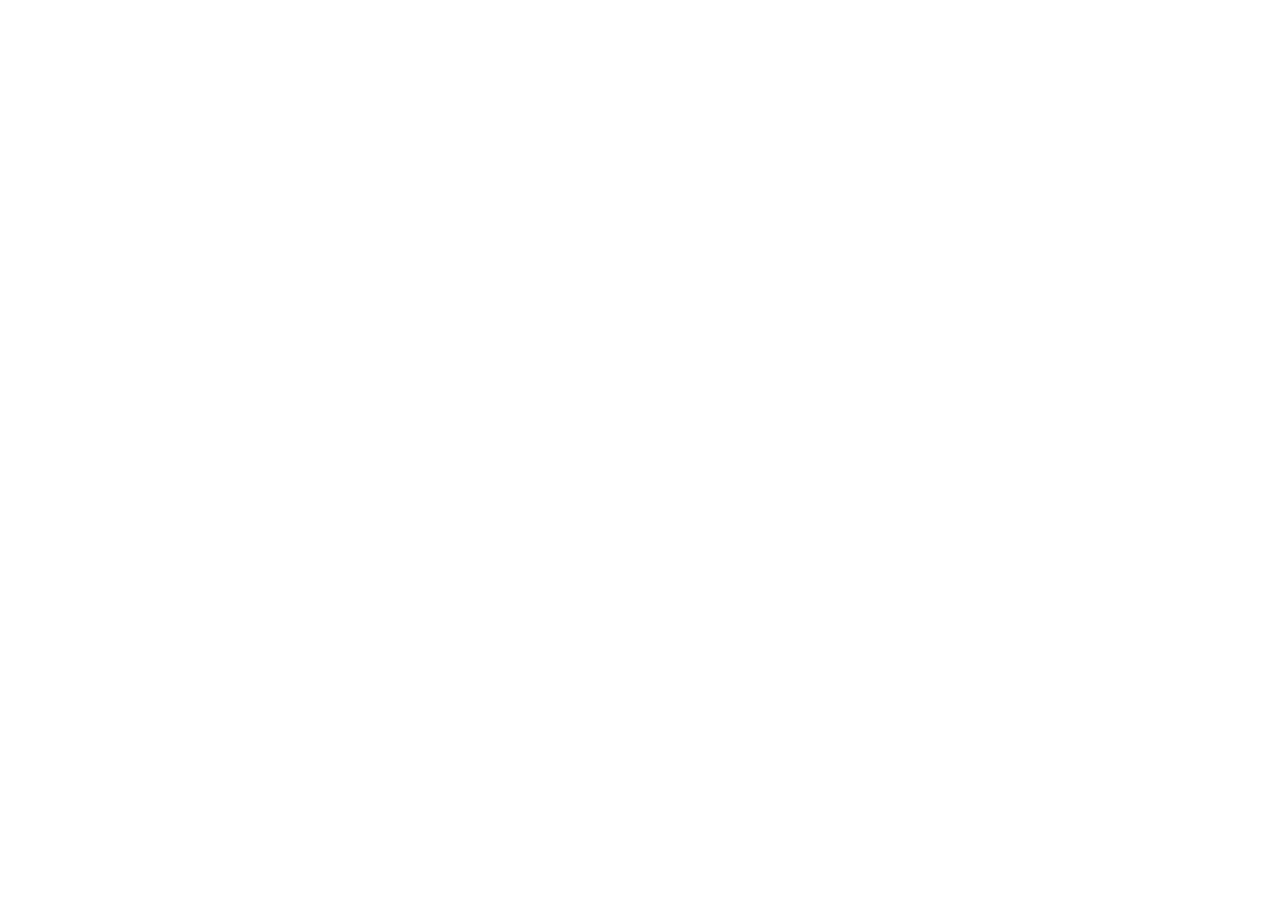
==== index.html @ e76f401d "milo site" ====
<!doctype html>
<html lang="en">
<head>
<meta charset="utf-8">
<meta name="viewport" content="width=device-width, initial-scale=1">
<title>milo</title>
<meta http-equiv="refresh" content="0; url=https://discord.gg/qpW6Wdjt2f">
</head>
<body style="font-family: system-ui, sans-serif; background: #0B1F3A; color: #F4F7F6; text-align: center; padding: 40px 16px">
<p>Taking you to the milo support server... <a style="color: #2EC4B6" href="https://discord.gg/qpW6Wdjt2f">Click here</a> if nothing happens.</p>
</body>
</html>
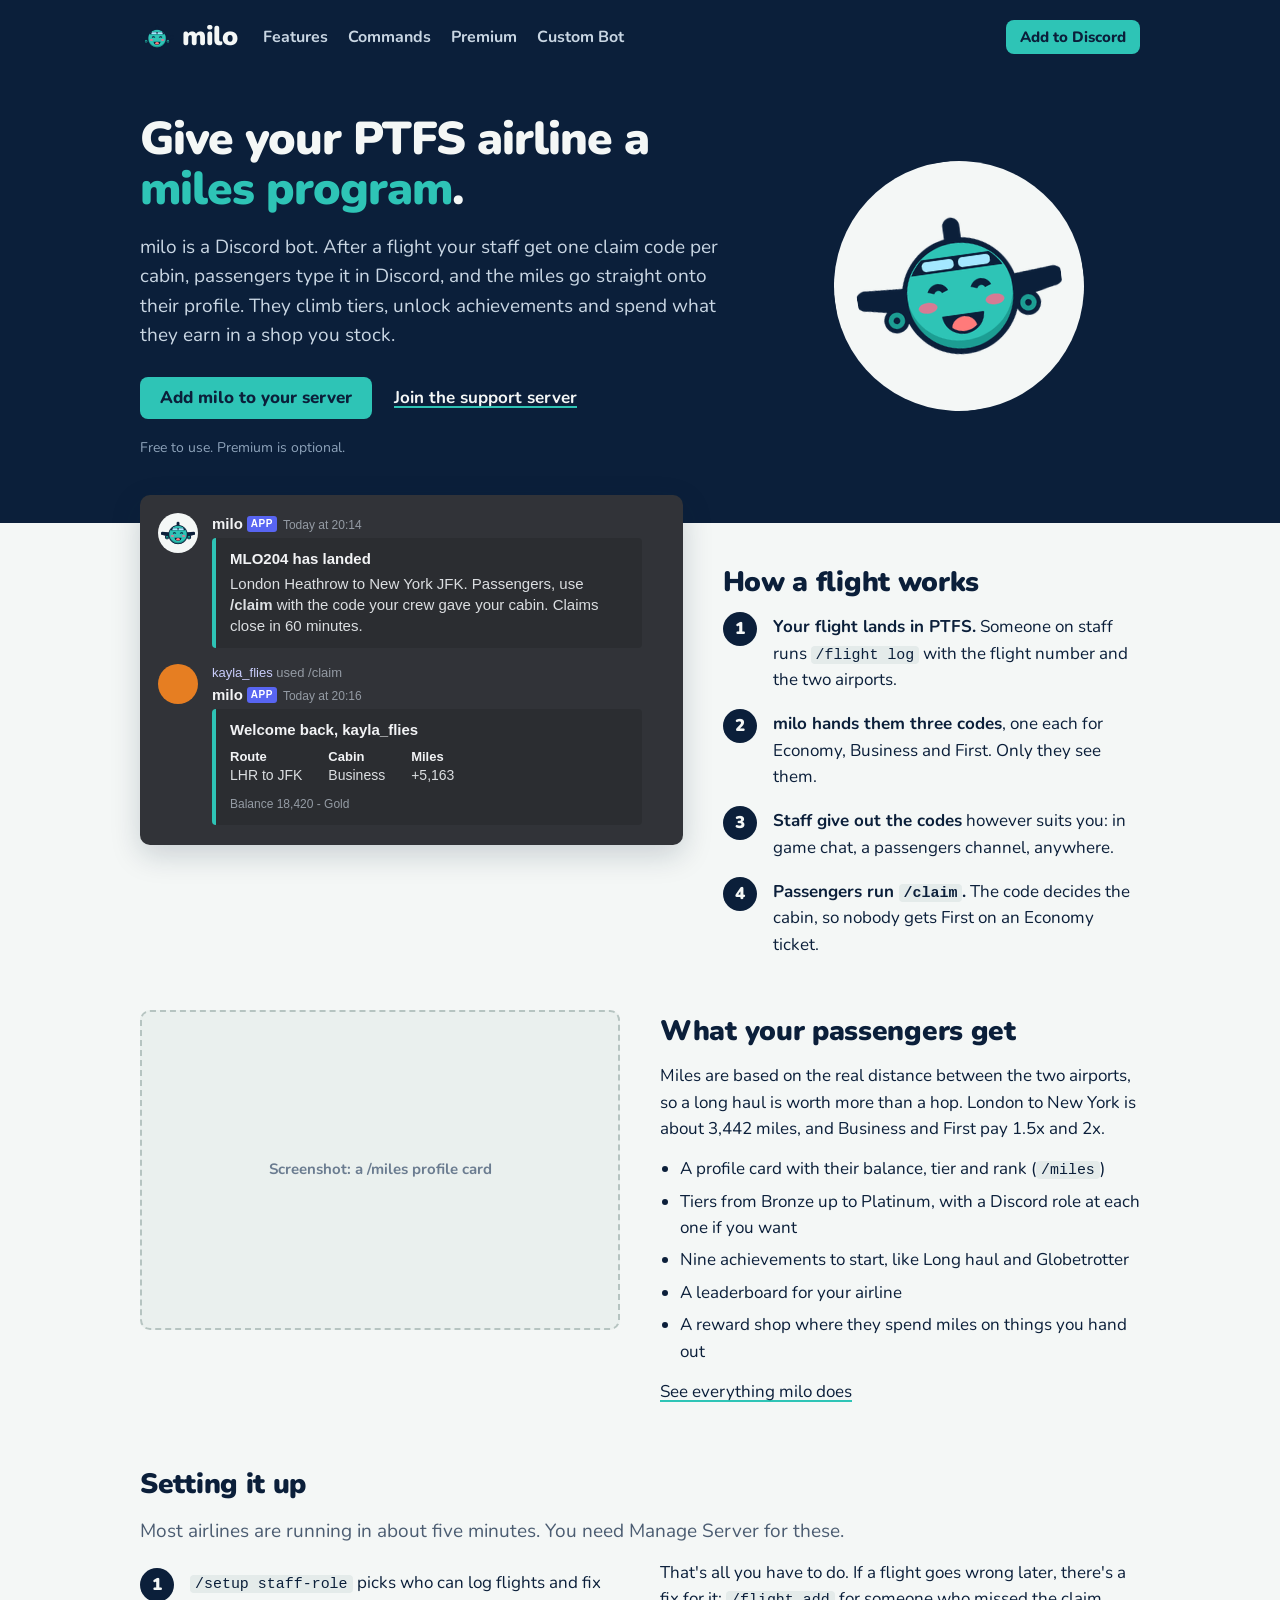
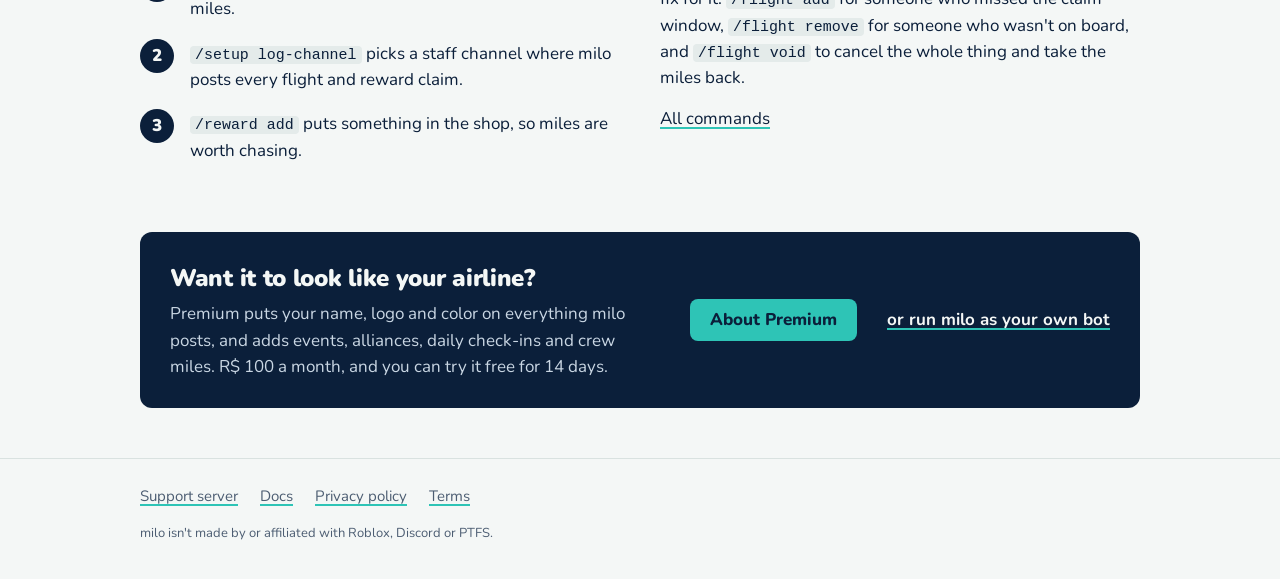
==== commit 45910ed1: "Add the milo website: home, features, commands, Premium and Custom Bot pages The home page replaces " ====
--- a/index.html
+++ b/index.html
@@ -3,10 +3,149 @@
 <head>
 <meta charset="utf-8">
 <meta name="viewport" content="width=device-width, initial-scale=1">
-<title>milo</title>
-<meta http-equiv="refresh" content="0; url=https://discord.gg/qpW6Wdjt2f">
+<title>milo - a miles program for your PTFS airline</title>
+<meta name="description" content="milo is a Discord bot that gives PTFS airlines a miles program. Passengers claim miles after each flight, climb tiers, unlock achievements and spend miles on your rewards.">
+<link rel="canonical" href="https://milo-bot.xyz/">
+<meta property="og:title" content="milo - a miles program for your PTFS airline">
+<meta property="og:description" content="milo is a Discord bot that gives PTFS airlines a miles program. Passengers claim miles after each flight, climb tiers, unlock achievements and spend miles on your rewards.">
+<meta property="og:url" content="https://milo-bot.xyz/">
+<meta property="og:image" content="https://milo-bot.xyz/assets/milo-happy.png">
+<meta name="theme-color" content="#0B1F3A">
+<link rel="icon" type="image/png" href="/assets/favicon.png">
+<link rel="stylesheet" href="/assets/style.css">
 </head>
-<body style="font-family: system-ui, sans-serif; background: #0B1F3A; color: #F4F7F6; text-align: center; padding: 40px 16px">
-<p>Taking you to the milo support server... <a style="color: #2EC4B6" href="https://discord.gg/qpW6Wdjt2f">Click here</a> if nothing happens.</p>
+<body>
+<header class="top">
+  <div class="wrap">
+    <a class="wordmark" href="/"><img src="/assets/milo-happy.png" alt="">milo</a>
+    <nav>
+      <a href="/features/">Features</a>
+      <a href="/commands/">Commands</a>
+      <a href="/premium/">Premium</a>
+      <a href="/custom-bot/">Custom Bot</a>
+    </nav>
+    <a class="btn small" href="/invite/">Add to Discord</a>
+  </div>
+</header>
+<div class="hero">
+  <div class="wrap">
+    <div>
+      <h1>Give your PTFS airline a <span>miles program</span>.</h1>
+      <p>milo is a Discord bot. After a flight your staff get one claim code per cabin, passengers type it in
+      Discord, and the miles go straight onto their profile. They climb tiers, unlock achievements and spend
+      what they earn in a shop you stock.</p>
+      <div class="actions">
+        <a class="btn" href="/invite/">Add milo to your server</a>
+        <a class="plain" href="https://discord.gg/qpW6Wdjt2f">Join the support server</a>
+      </div>
+      <small>Free to use. Premium is optional.</small>
+    </div>
+    <img class="mascot" src="/assets/milo-happy.png" alt="milo, a smiling cartoon plane">
+  </div>
+</div>
+
+<main>
+  <div class="wrap">
+    <div class="split wide-left">
+      <div class="discord" aria-label="Example of milo in a Discord channel">
+        <div class="msg">
+          <div class="av milo"></div>
+          <div>
+            <span class="name">milo<span class="tag">APP</span></span><span class="time">Today at 20:14</span>
+            <div class="embed">
+              <div class="t">MLO204 has landed</div>
+              London Heathrow to New York JFK. Passengers, use <b>/claim</b> with the code your crew gave your
+              cabin. Claims close in 60 minutes.
+            </div>
+          </div>
+        </div>
+        <div class="msg">
+          <div class="av user"></div>
+          <div>
+            <div class="slash"><b>kayla_flies</b> used /claim</div>
+            <span class="name">milo<span class="tag">APP</span></span><span class="time">Today at 20:16</span>
+            <div class="embed">
+              <div class="t">Welcome back, kayla_flies</div>
+              <div class="f">
+                <div><b>Route</b>LHR to JFK</div>
+                <div><b>Cabin</b>Business</div>
+                <div><b>Miles</b>+5,163</div>
+              </div>
+              <div class="foot">Balance 18,420 - Gold</div>
+            </div>
+          </div>
+        </div>
+      </div>
+
+      <div>
+        <h2 style="margin-top:26px">How a flight works</h2>
+        <ol class="steps">
+          <li><b>Your flight lands in PTFS.</b> Someone on staff runs <code>/flight log</code> with the flight
+          number and the two airports.</li>
+          <li><b>milo hands them three codes</b>, one each for Economy, Business and First. Only they see them.</li>
+          <li><b>Staff give out the codes</b> however suits you: in game chat, a passengers channel, anywhere.</li>
+          <li><b>Passengers run <code>/claim</code>.</b> The code decides the cabin, so nobody gets First on an
+          Economy ticket.</li>
+        </ol>
+      </div>
+    </div>
+
+    <section>
+      <div class="split">
+        <div class="shot tall">Screenshot: a /miles profile card</div>
+        <div>
+          <h2>What your passengers get</h2>
+          <p>Miles are based on the real distance between the two airports, so a long haul is worth more than a
+          hop. London to New York is about 3,442 miles, and Business and First pay 1.5x and 2x.</p>
+          <ul class="plain">
+            <li>A profile card with their balance, tier and rank (<code>/miles</code>)</li>
+            <li>Tiers from Bronze up to Platinum, with a Discord role at each one if you want</li>
+            <li>Nine achievements to start, like Long haul and Globetrotter</li>
+            <li>A leaderboard for your airline</li>
+            <li>A reward shop where they spend miles on things you hand out</li>
+          </ul>
+          <p><a href="/features/">See everything milo does</a></p>
+        </div>
+      </div>
+    </section>
+
+    <section>
+      <h2>Setting it up</h2>
+      <p class="lead">Most airlines are running in about five minutes. You need Manage Server for these.</p>
+      <div class="split">
+        <ol class="steps">
+          <li><code>/setup staff-role</code> picks who can log flights and fix miles.</li>
+          <li><code>/setup log-channel</code> picks a staff channel where milo posts every flight and reward claim.</li>
+          <li><code>/reward add</code> puts something in the shop, so miles are worth chasing.</li>
+        </ol>
+        <div>
+          <p>That's all you have to do. If a flight goes wrong later, there's a fix for it: <code>/flight add</code>
+          for someone who missed the claim window, <code>/flight remove</code> for someone who wasn't on board,
+          and <code>/flight void</code> to cancel the whole thing and take the miles back.</p>
+          <p><a href="/commands/">All commands</a></p>
+        </div>
+      </div>
+    </section>
+
+    <div class="callout">
+      <div class="grow">
+        <h2>Want it to look like your airline?</h2>
+        <p>Premium puts your name, logo and color on everything milo posts, and adds events, alliances, daily
+        check-ins and crew miles. R$ 100 a month, and you can try it free for 14 days.</p>
+      </div>
+      <a class="btn" href="/premium/">About Premium</a>
+      <a class="plain" href="/custom-bot/">or run milo as your own bot</a>
+    </div>
+  </div>
+</main>
+<footer>
+  <div class="wrap">
+    <a href="https://discord.gg/qpW6Wdjt2f">Support server</a>
+    <a href="https://milo-bot.gitbook.io/milo-bot-docs/">Docs</a>
+    <a href="https://docs.google.com/document/d/e/2PACX-1vQ2aJY8wznRWtZervBzT9qdybBD7tIZwBarFXPyVMgGYL8mH23yT4iZwswvsJkdyMjI6jf54b5B3PDY/pub">Privacy policy</a>
+    <a href="https://docs.google.com/document/d/e/2PACX-1vSMSjcQ5gONOlvXYWmrGIHIYTxuejfHN8LNlNqK2IRm31i4ZxQmjNl58iIXmZ3eehfiBrLxhLV3OAn7/pub">Terms</a>
+    <span class="last">milo isn't made by or affiliated with Roblox, Discord or PTFS.</span>
+  </div>
+</footer>
 </body>
 </html>
--- a/assets/style.css
+++ b/assets/style.css
@@ -0,0 +1,223 @@
+@font-face {
+  font-family: "Nunito";
+  src: url("nunito.ttf") format("truetype");
+  font-weight: 200 1000;
+  font-display: swap;
+}
+
+:root {
+  --teal: #2EC4B6;
+  --teal-dark: #1f9a8f;
+  --navy: #0B1F3A;
+  --navy-2: #16335c;
+  --amber: #FFB703;
+  --mist: #F4F7F6;
+  --line: #d9e2e0;
+  --muted: #4c5d72;
+  --page: 1040px;
+}
+
+* { box-sizing: border-box; }
+
+html { -webkit-text-size-adjust: 100%; }
+
+body {
+  margin: 0;
+  background: var(--mist);
+  color: var(--navy);
+  font-family: Nunito, system-ui, sans-serif;
+  font-size: 17px;
+  line-height: 1.55;
+}
+
+a { color: var(--navy); text-decoration-color: var(--teal); text-decoration-thickness: 2px; text-underline-offset: 3px; }
+a:hover { color: var(--teal-dark); }
+
+code {
+  font-family: ui-monospace, Consolas, "Courier New", monospace;
+  font-size: .88em;
+  background: #e4ebea;
+  padding: 1px 5px;
+  border-radius: 4px;
+  white-space: nowrap;
+}
+
+.wrap { max-width: var(--page); margin: 0 auto; padding: 0 20px; }
+
+/* top bar */
+.top { background: var(--navy); color: var(--mist); }
+.top .wrap { display: flex; align-items: center; flex-wrap: wrap; gap: 6px 26px; padding-top: 16px; padding-bottom: 16px; }
+.wordmark {
+  display: flex; align-items: center; gap: 8px;
+  color: var(--mist); text-decoration: none; font-weight: 900; font-size: 27px; letter-spacing: -.5px;
+}
+.wordmark img { width: 34px; height: 34px; }
+.wordmark:hover { color: var(--mist); }
+.top nav { display: flex; flex-wrap: wrap; gap: 4px 20px; margin-right: auto; }
+.top nav a { color: #c9d6e3; text-decoration: none; font-weight: 700; font-size: 16px; }
+.top nav a:hover, .top nav a[aria-current] { color: #fff; }
+.top nav a[aria-current] { box-shadow: 0 2px 0 var(--teal); }
+
+.btn {
+  display: inline-block;
+  background: var(--teal);
+  color: var(--navy);
+  font-weight: 800;
+  text-decoration: none;
+  padding: 11px 20px;
+  border-radius: 8px;
+  border: 0;
+  font-size: 17px;
+  line-height: 1.2;
+}
+.btn:hover { background: #46d3c6; color: var(--navy); }
+.btn.small { padding: 8px 14px; font-size: 15px; }
+.btn.ghost { background: transparent; color: inherit; box-shadow: inset 0 0 0 2px currentColor; }
+.btn.ghost:hover { background: rgba(255, 255, 255, .08); }
+
+/* home hero */
+.hero { background: var(--navy); color: var(--mist); padding: 40px 0 64px; }
+.hero .wrap { display: grid; grid-template-columns: 1.25fr .75fr; gap: 32px; align-items: center; }
+.hero h1 { font-size: 46px; line-height: 1.1; margin: 0 0 18px; font-weight: 900; letter-spacing: -1px; }
+.hero h1 span { color: var(--teal); }
+.hero p { font-size: 19px; color: #c9d6e3; margin: 0 0 26px; max-width: 34em; }
+.hero .actions { display: flex; flex-wrap: wrap; align-items: center; gap: 14px 22px; }
+.hero .actions a.plain { color: var(--mist); font-weight: 700; }
+.hero .mascot { justify-self: center; width: 250px; max-width: 70%; padding: 22px; background: var(--mist); border-radius: 50%; transform: rotate(-8deg); }
+.hero small { display: block; margin-top: 18px; color: #8ea3ba; font-size: 14px; }
+
+/* sub page title */
+.pagehead { background: var(--navy); color: var(--mist); padding: 30px 0 38px; }
+.pagehead h1 { margin: 0 0 6px; font-size: 36px; font-weight: 900; letter-spacing: -.5px; }
+.pagehead p { margin: 0; color: #c9d6e3; max-width: 40em; font-size: 18px; }
+
+main { padding: 12px 0 40px; }
+section { padding: 34px 0 10px; }
+h2 { font-size: 28px; font-weight: 900; margin: 0 0 10px; letter-spacing: -.3px; }
+h3 { font-size: 20px; font-weight: 800; margin: 26px 0 6px; }
+p { margin: 0 0 14px; }
+.lead { font-size: 19px; color: var(--muted); max-width: 38em; }
+.muted { color: var(--muted); }
+
+.split { display: grid; grid-template-columns: 1fr 1fr; gap: 40px; align-items: start; }
+.split.wide-left { grid-template-columns: 1.3fr 1fr; }
+
+/* screenshot placeholders, swap for real images later */
+.shot {
+  border: 2px dashed #b6c4c1;
+  border-radius: 10px;
+  background: #eaf0ee;
+  color: #6b7c90;
+  display: flex; align-items: center; justify-content: center; text-align: center;
+  min-height: 220px;
+  padding: 20px;
+  font-size: 15px;
+  font-weight: 700;
+}
+.shot.tall { min-height: 320px; }
+
+/* fake discord message on the home page */
+.discord {
+  background: #313338;
+  color: #dbdee1;
+  border-radius: 10px;
+  padding: 18px 18px 20px;
+  font-family: "gg sans", "Noto Sans", Helvetica, Arial, sans-serif;
+  font-size: 15px;
+  line-height: 1.4;
+  margin-top: -40px;
+  box-shadow: 0 10px 30px rgba(11, 31, 58, .18);
+}
+.discord .msg { display: grid; grid-template-columns: 40px 1fr; gap: 0 14px; }
+.discord .msg + .msg { margin-top: 16px; }
+.discord .av { width: 40px; height: 40px; border-radius: 50%; background: #5865f2; }
+.discord .av.milo { background: var(--mist) url("milo-happy.png") center / 34px no-repeat; }
+.discord .av.user { background: #e67e22; }
+.discord .name { font-weight: 600; color: #f2f3f5; }
+.discord .name .tag { background: #5865f2; color: #fff; font-size: 10px; padding: 1px 4px; border-radius: 3px; margin-left: 4px; vertical-align: 2px; }
+.discord .time { color: #949ba4; font-size: 12px; margin-left: 6px; }
+.discord .slash { color: #949ba4; font-size: 13px; margin-bottom: 2px; }
+.discord .slash b { color: #c9cdfb; font-weight: 500; }
+.discord .embed { border-left: 4px solid var(--teal); background: #2b2d31; border-radius: 4px; padding: 10px 14px 12px; margin-top: 4px; max-width: 430px; }
+.discord .embed .t { font-weight: 700; color: #f2f3f5; margin-bottom: 4px; }
+.discord .embed .f { display: flex; gap: 26px; margin-top: 8px; flex-wrap: wrap; }
+.discord .embed .f div { font-size: 14px; }
+.discord .embed .f b { display: block; color: #f2f3f5; font-size: 13px; }
+.discord .embed .foot { font-size: 12px; color: #949ba4; margin-top: 10px; }
+
+/* numbered steps */
+ol.steps { list-style: none; counter-reset: s; padding: 0; margin: 10px 0 0; }
+ol.steps li { counter-increment: s; position: relative; padding: 0 0 18px 50px; }
+ol.steps li::before {
+  content: counter(s);
+  position: absolute; left: 0; top: -2px;
+  width: 34px; height: 34px; border-radius: 50%;
+  background: var(--navy); color: var(--mist);
+  font-weight: 900; text-align: center; line-height: 34px;
+}
+ol.steps li > b:first-child { color: var(--navy); }
+
+ul.plain { padding-left: 20px; margin: 0 0 14px; }
+ul.plain li { margin-bottom: 6px; }
+
+/* tables */
+.tablewrap { overflow-x: auto; margin: 8px 0 18px; }
+table { border-collapse: collapse; width: 100%; background: #fff; border-radius: 8px; overflow: hidden; font-size: 16px; }
+th, td { text-align: left; padding: 9px 14px; border-bottom: 1px solid var(--line); vertical-align: top; }
+th { background: #e4ebea; font-weight: 800; font-size: 14px; text-transform: uppercase; letter-spacing: .4px; }
+tr:last-child td { border-bottom: 0; }
+td:first-child { white-space: nowrap; }
+
+.tag {
+  display: inline-block;
+  font-size: 12px; font-weight: 800; text-transform: uppercase; letter-spacing: .5px;
+  padding: 1px 7px; border-radius: 4px;
+  background: var(--amber); color: var(--navy);
+  vertical-align: 2px;
+}
+
+/* plan list on premium page */
+.plans { display: flex; flex-wrap: wrap; gap: 0; background: #fff; border-radius: 10px; border: 1px solid var(--line); margin: 14px 0 8px; }
+.plans > div { flex: 1 1 220px; padding: 20px 22px; border-right: 1px solid var(--line); }
+.plans > div:last-child { border-right: 0; }
+.plans .price { font-size: 30px; font-weight: 900; }
+.plans .price small { font-size: 16px; font-weight: 700; color: var(--muted); }
+.plans .name { font-weight: 800; color: var(--muted); font-size: 15px; text-transform: uppercase; letter-spacing: .5px; }
+
+.note {
+  background: #fff4d6;
+  border-radius: 8px;
+  padding: 14px 18px;
+  margin: 10px 0 18px;
+}
+
+/* commands search */
+.search { width: 100%; max-width: 420px; font: inherit; padding: 10px 14px; border: 2px solid var(--line); border-radius: 8px; background: #fff; color: var(--navy); }
+.search:focus { outline: none; border-color: var(--teal); }
+
+.callout { background: var(--navy); color: var(--mist); border-radius: 12px; padding: 28px 30px; margin: 40px 0 10px; display: flex; flex-wrap: wrap; align-items: center; gap: 16px 30px; }
+.callout h2 { margin: 0; font-size: 24px; }
+.callout p { margin: 4px 0 0; color: #c9d6e3; }
+.callout .grow { flex: 1 1 300px; }
+.callout a.plain { color: var(--mist); font-weight: 700; }
+
+footer { border-top: 1px solid var(--line); padding: 26px 0 36px; font-size: 15px; color: var(--muted); }
+footer .wrap { display: flex; flex-wrap: wrap; gap: 8px 22px; }
+footer a { color: var(--muted); }
+footer .last { flex-basis: 100%; margin-top: 6px; font-size: 13px; }
+
+@media (max-width: 760px) {
+  body { font-size: 16px; }
+  .wrap { padding: 0 16px; }
+  .hero { padding: 24px 0 56px; }
+  .hero .wrap { grid-template-columns: 1fr; }
+  .hero h1 { font-size: 34px; }
+  .hero .mascot { display: none; }
+  .split, .split.wide-left { grid-template-columns: 1fr; gap: 20px; }
+  .discord { margin-top: -30px; }
+  .pagehead h1 { font-size: 30px; }
+  .plans > div { border-right: 0; border-bottom: 1px solid var(--line); }
+  .plans > div:last-child { border-bottom: 0; }
+  td:first-child { white-space: normal; }
+  .top .btn { display: none; }
+}
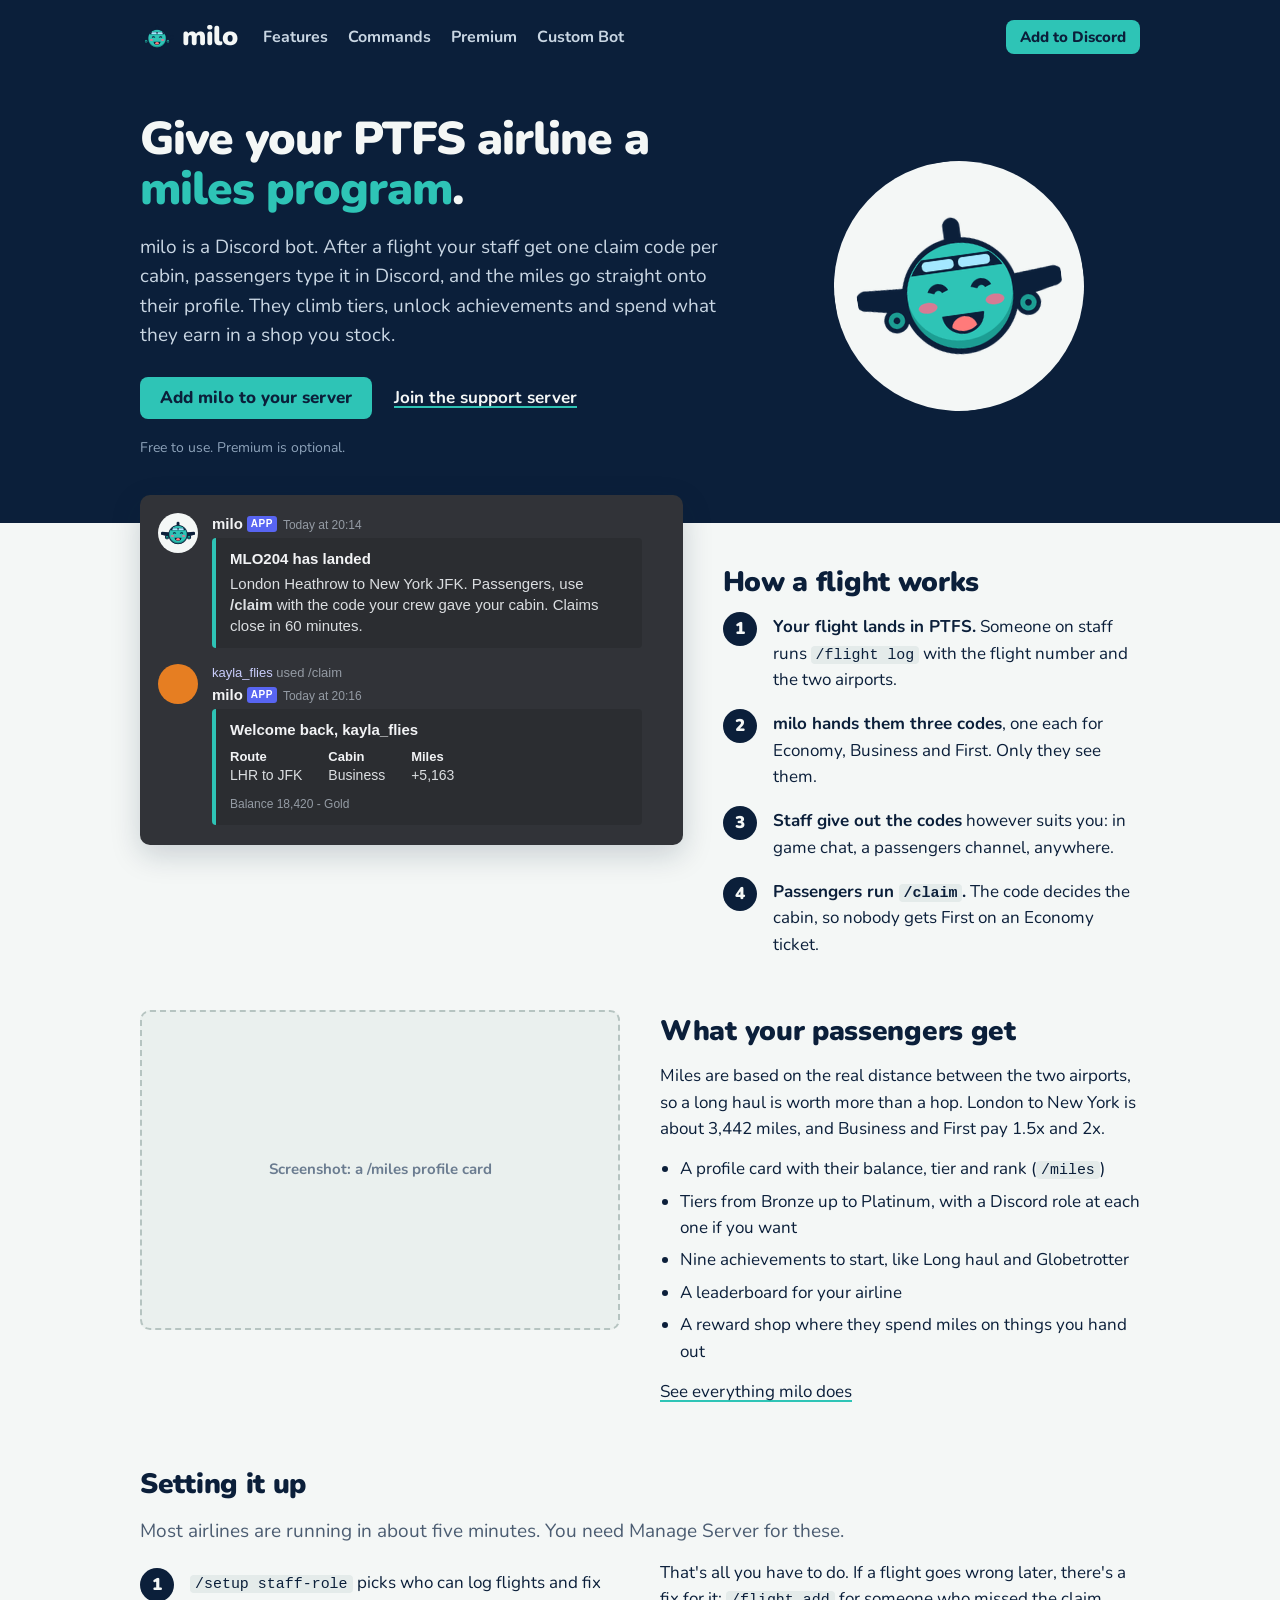
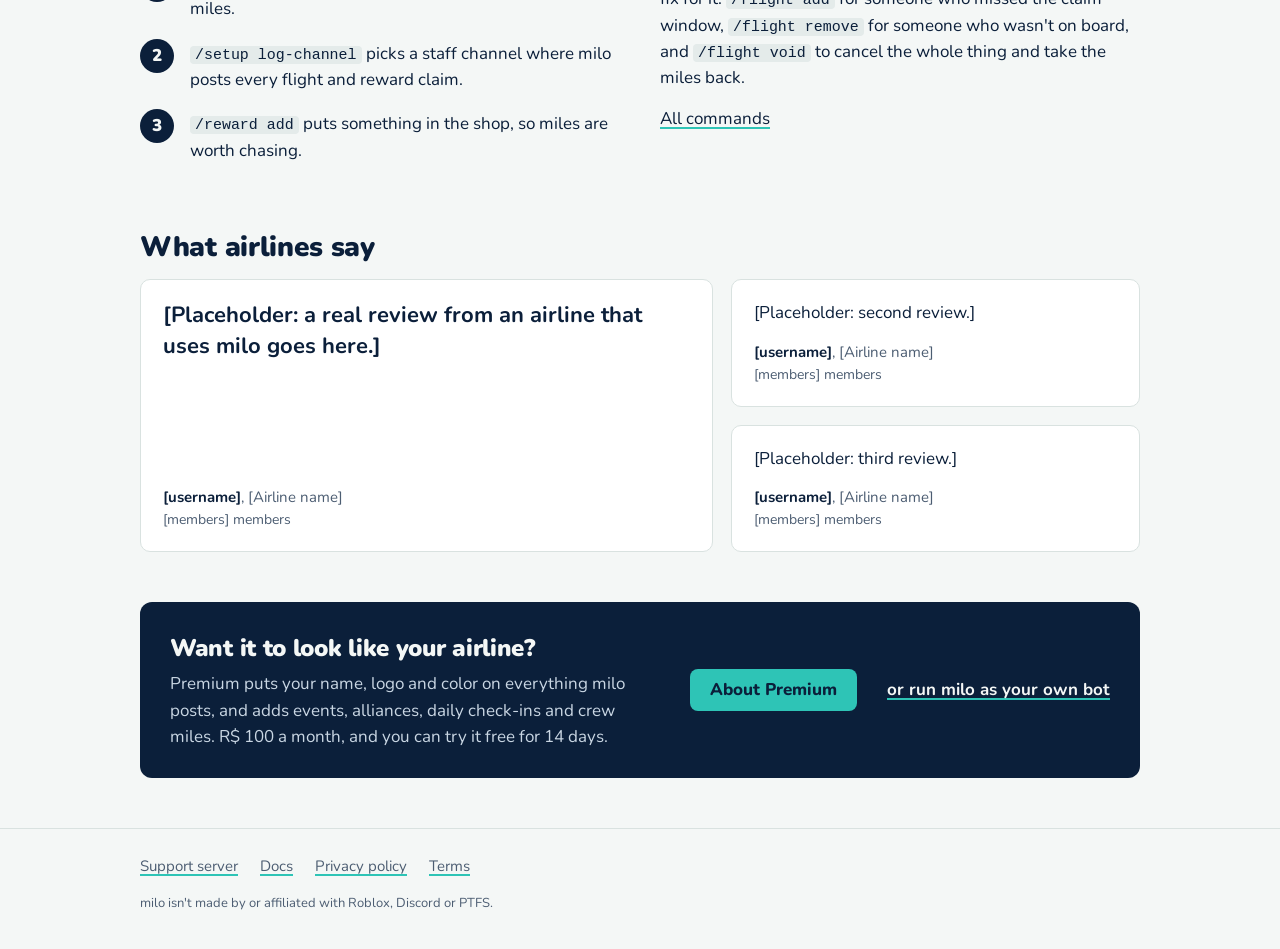
==== commit fd953d52: "Add a reviews section to the home page (placeholders until real reviews come in) Co-Authored-By: Cla" ====
--- a/index.html
+++ b/index.html
@@ -127,6 +127,24 @@
       </div>
     </section>
 
+    <section>
+      <h2>What airlines say</h2>
+      <div class="reviews">
+        <figure class="review big">
+          <blockquote>[Placeholder: a real review from an airline that uses milo goes here.]</blockquote>
+          <figcaption><b>[username]</b>, [Airline name]<span>[members] members</span></figcaption>
+        </figure>
+        <figure class="review">
+          <blockquote>[Placeholder: second review.]</blockquote>
+          <figcaption><b>[username]</b>, [Airline name]<span>[members] members</span></figcaption>
+        </figure>
+        <figure class="review">
+          <blockquote>[Placeholder: third review.]</blockquote>
+          <figcaption><b>[username]</b>, [Airline name]<span>[members] members</span></figcaption>
+        </figure>
+      </div>
+    </section>
+
     <div class="callout">
       <div class="grow">
         <h2>Want it to look like your airline?</h2>
--- a/assets/style.css
+++ b/assets/style.css
@@ -206,7 +206,20 @@
 footer a { color: var(--muted); }
 footer .last { flex-basis: 100%; margin-top: 6px; font-size: 13px; }
 
+/* reviews on the home page */
+.reviews { display: grid; grid-template-columns: 1.4fr 1fr; grid-template-rows: auto auto; gap: 18px; margin-top: 8px; }
+.review { margin: 0; background: #fff; border-radius: 10px; padding: 20px 22px; border: 1px solid var(--line); }
+.review.big { grid-row: span 2; display: flex; flex-direction: column; justify-content: space-between; }
+.review blockquote { margin: 0 0 14px; font-size: 17px; }
+.review.big blockquote { font-size: 22px; font-weight: 700; line-height: 1.4; }
+.review figcaption { font-size: 15px; color: var(--muted); }
+.review figcaption b { color: var(--navy); }
+.review figcaption span { display: block; font-size: 14px; }
+
 @media (max-width: 760px) {
+  .reviews { grid-template-columns: 1fr; }
+  .review.big { grid-row: auto; }
+  .review.big blockquote { font-size: 19px; }
   body { font-size: 16px; }
   .wrap { padding: 0 16px; }
   .hero { padding: 24px 0 56px; }
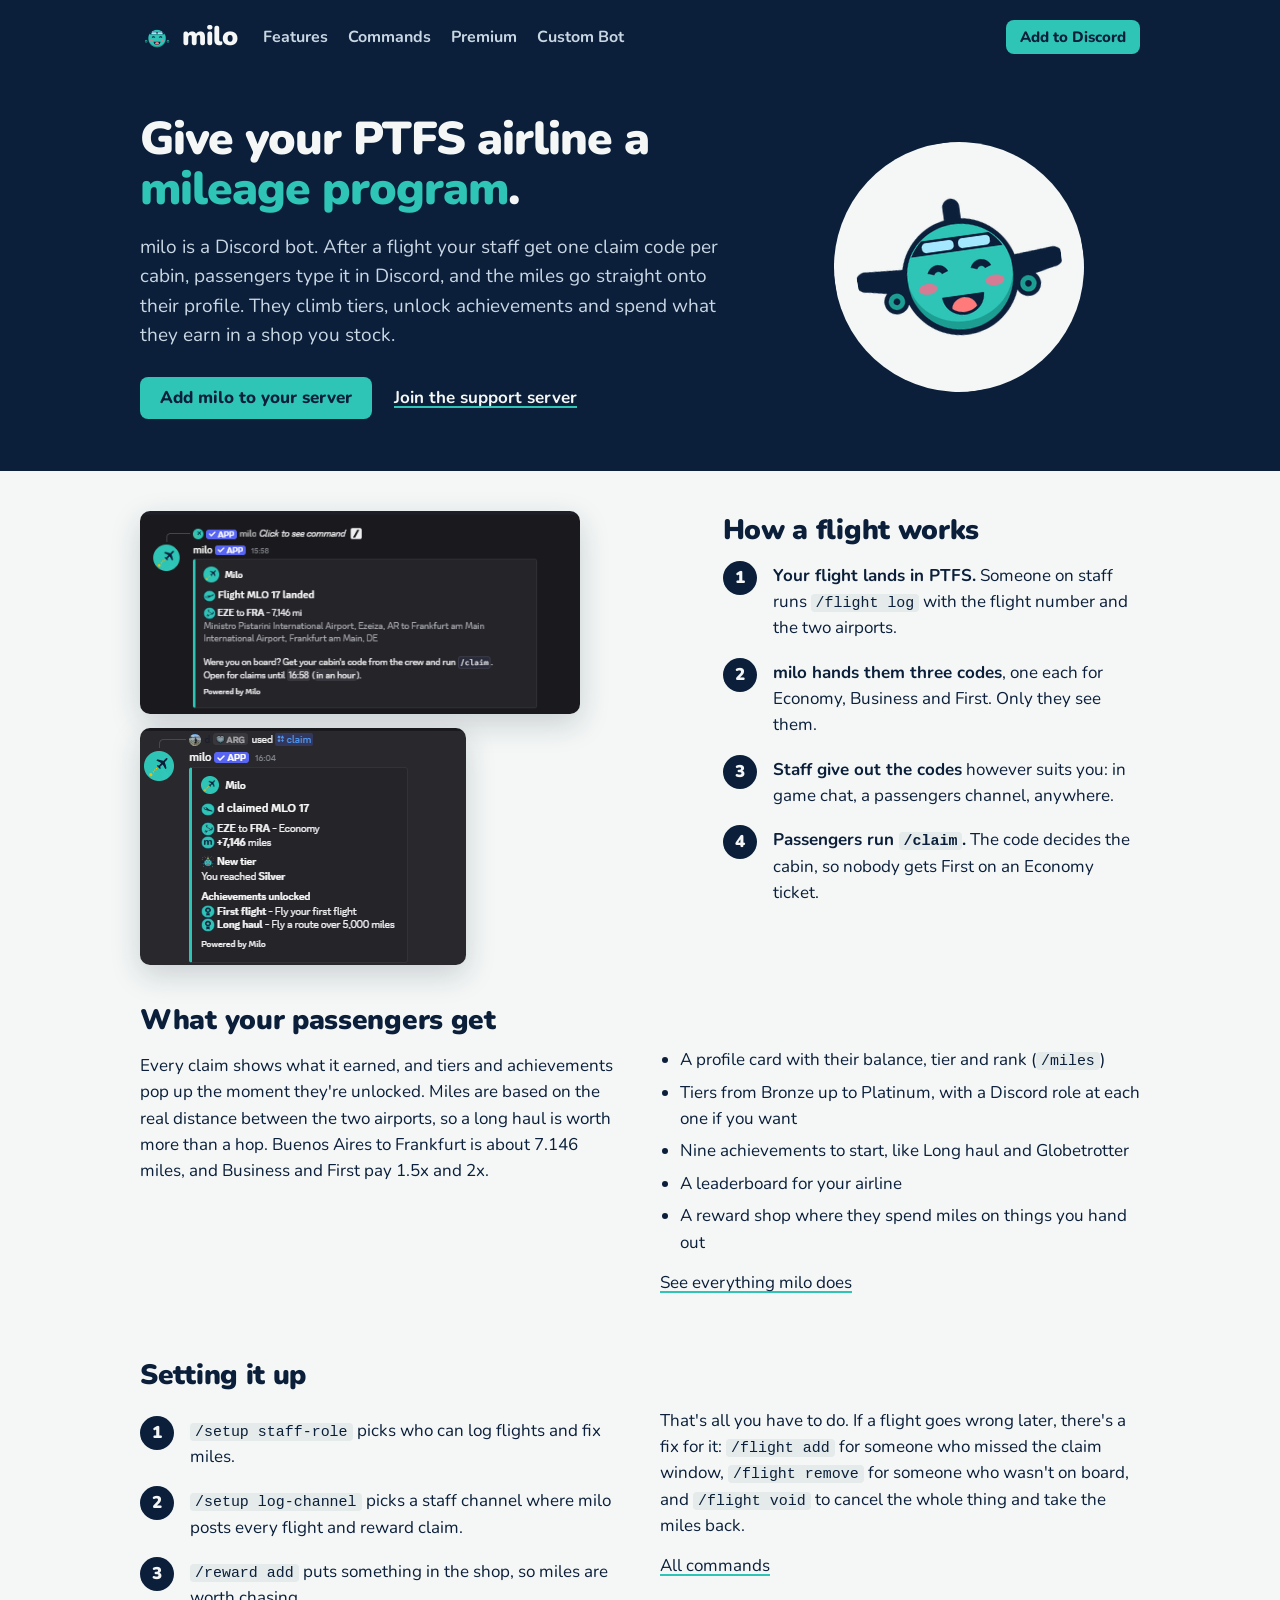
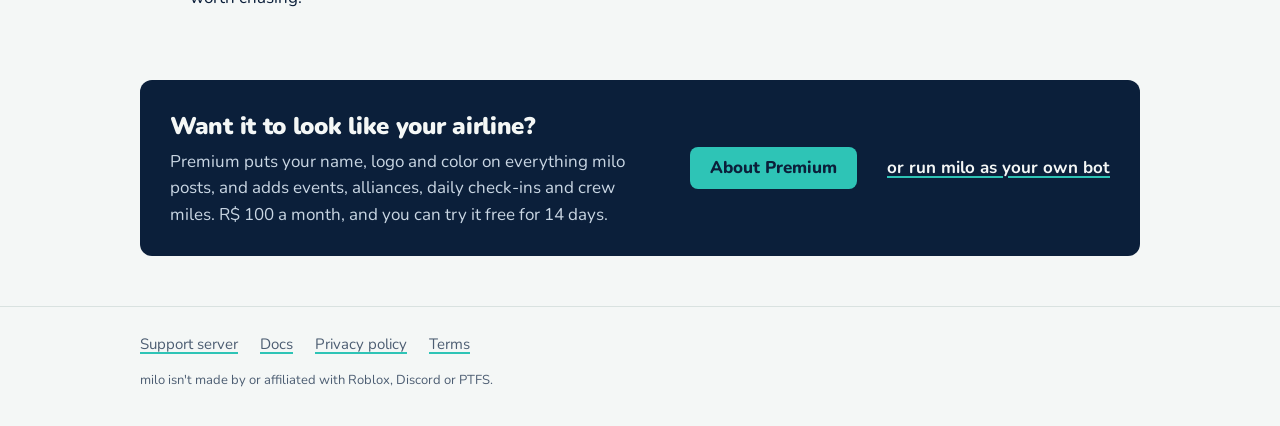
==== commit e7375569: "Match the site to the design, add privacy and terms pages" ====
--- a/index.html
+++ b/index.html
@@ -12,9 +12,97 @@
 <meta property="og:image" content="https://milo-bot.xyz/assets/milo-happy.png">
 <meta name="theme-color" content="#0B1F3A">
 <link rel="icon" type="image/png" href="/assets/favicon.png">
-<link rel="stylesheet" href="/assets/style.css">
+<style>
+@font-face { font-family: "Nunito"; src: url("/assets/nunito.ttf") format("truetype"); font-weight: 200 1000; font-display: swap; }
+body { margin: 0; background: #F4F7F6; }
+a { color: #0B1F3A; text-decoration-color: #2EC4B6; text-decoration-thickness: 2px; text-underline-offset: 3px; }
+a:hover { color: #1f9a8f; }
+code { font-family: ui-monospace, Consolas, "Courier New", monospace; font-size: .88em; background: #e4ebea; padding: 1px 5px; border-radius: 4px; white-space: nowrap; }
+.wrap { max-width: 1040px; margin: 0 auto; padding: 0 20px; box-sizing: border-box; }
+.top { background: #0B1F3A; color: #F4F7F6; }
+.top .wrap { display: flex; align-items: center; flex-wrap: wrap; gap: 6px 26px; padding-top: 16px; padding-bottom: 16px; }
+.wordmark { display: flex; align-items: center; gap: 8px; color: #F4F7F6; text-decoration: none; font-weight: 900; font-size: 27px; letter-spacing: -.5px; }
+.wordmark:hover { color: #F4F7F6; }
+.wordmark img { width: 34px; height: 34px; }
+.top nav { display: flex; flex-wrap: wrap; gap: 4px 20px; margin-right: auto; }
+.top nav a { color: #c9d6e3; text-decoration: none; font-weight: 700; font-size: 16px; }
+.top nav a:hover, .top nav a.on { color: #fff; }
+.top nav a.on { box-shadow: 0 2px 0 #2EC4B6; }
+.btn { display: inline-block; background: #2EC4B6; color: #0B1F3A; font-weight: 800; text-decoration: none; padding: 11px 20px; border-radius: 8px; font-size: 17px; line-height: 1.2; }
+.btn:hover { background: #46d3c6; color: #0B1F3A; }
+.btn.small { padding: 8px 14px; font-size: 15px; }
+.hero { background: #0B1F3A; color: #F4F7F6; padding: 40px 0 52px; }
+.hero .wrap { display: grid; grid-template-columns: 1.25fr .75fr; gap: 32px; align-items: center; }
+.hero h1 { font-size: 46px; line-height: 1.1; margin: 0 0 18px; font-weight: 900; letter-spacing: -1px; }
+.hero h1 span { color: #2EC4B6; }
+.hero p { font-size: 19px; color: #c9d6e3; margin: 0 0 26px; max-width: 34em; }
+.hero .actions { display: flex; flex-wrap: wrap; align-items: center; gap: 14px 22px; }
+.hero .actions a.plain { color: #F4F7F6; font-weight: 700; }
+.hero .mascot { justify-self: center; width: 250px; max-width: 70%; padding: 22px; background: #F4F7F6; border-radius: 50%; transform: rotate(-8deg); box-sizing: border-box; }
+.hero small { display: block; margin-top: 18px; color: #8ea3ba; font-size: 14px; }
+main { padding: 12px 0 40px; }
+section { padding: 34px 0 10px; }
+h2 { font-size: 28px; font-weight: 900; margin: 0 0 10px; letter-spacing: -.3px; }
+p { margin: 0 0 14px; }
+.lead { font-size: 19px; color: #4c5d72; max-width: 38em; }
+.split { display: grid; grid-template-columns: 1fr 1fr; gap: 40px; align-items: start; }
+.split.wide-left { grid-template-columns: 1.3fr 1fr; }
+.split > * { min-width: 0; }
+.shot { border: 2px dashed #b6c4c1; border-radius: 10px; background: #eaf0ee; color: #4c5d72; display: flex; align-items: center; justify-content: center; text-align: center; min-height: 320px; padding: 20px; font-size: 15px; font-weight: 700; }
+.shots { display: flex; flex-direction: column; align-items: flex-start; gap: 14px; }
+.crop { overflow: hidden; border-radius: 10px; box-shadow: 0 10px 30px rgba(11, 31, 58, .18); max-width: 100%; }
+.crop img { display: block; height: auto; }
+.screenshot { display: block; max-width: 100%; height: auto; border-radius: 10px; box-shadow: 0 10px 30px rgba(11, 31, 58, .18); }
+.discord { background: #313338; color: #dbdee1; border-radius: 10px; padding: 18px 18px 20px; font-family: "Noto Sans", Helvetica, Arial, sans-serif; font-size: 15px; line-height: 1.4; margin-top: 28px; box-shadow: 0 10px 30px rgba(11, 31, 58, .18); }
+.discord .msg { display: grid; grid-template-columns: 40px 1fr; gap: 0 14px; }
+.discord .msg + .msg { margin-top: 16px; }
+.discord .av { width: 40px; height: 40px; border-radius: 50%; }
+.discord .av.milo { background: #F4F7F6 url("/assets/milo-happy.png") center / 34px no-repeat; }
+.discord .av.user { background: #e67e22; }
+.discord .name { font-weight: 600; color: #f2f3f5; }
+.discord .name .tag { background: #5865f2; color: #fff; font-size: 10px; padding: 1px 4px; border-radius: 3px; margin-left: 4px; vertical-align: 2px; }
+.discord .time { color: #949ba4; font-size: 12px; margin-left: 6px; }
+.discord .slash { color: #949ba4; font-size: 13px; margin-bottom: 2px; }
+.discord .slash b { color: #c9cdfb; font-weight: 500; }
+.discord .embed { border-left: 4px solid #2EC4B6; background: #2b2d31; border-radius: 4px; padding: 10px 14px 12px; margin-top: 4px; max-width: 430px; }
+.discord .embed .t { font-weight: 700; color: #f2f3f5; margin-bottom: 4px; }
+.discord .embed .f { display: flex; gap: 26px; margin-top: 8px; flex-wrap: wrap; }
+.discord .embed .f div { font-size: 14px; }
+.discord .embed .f b { display: block; color: #f2f3f5; font-size: 13px; }
+.discord .embed .foot { font-size: 12px; color: #949ba4; margin-top: 10px; }
+ol.steps { list-style: none; counter-reset: s; padding: 0; margin: 10px 0 0; }
+ol.steps li { counter-increment: s; position: relative; padding: 0 0 18px 50px; }
+ol.steps li::before { content: counter(s); position: absolute; left: 0; top: -2px; width: 34px; height: 34px; border-radius: 50%; background: #0B1F3A; color: #F4F7F6; font-weight: 900; text-align: center; line-height: 34px; }
+ul.plain { padding-left: 20px; margin: 0 0 14px; }
+ul.plain li { margin-bottom: 6px; }
+.reviews { display: grid; grid-template-columns: 1.4fr 1fr; grid-template-rows: auto auto; gap: 18px; margin-top: 8px; }
+.review { margin: 0; background: #fff; border-radius: 10px; padding: 20px 22px; border: 1px solid #d9e2e0; }
+.review.big { display: flex; flex-direction: column; justify-content: space-between; margin-top: 8px; }
+.review blockquote { margin: 0 0 14px; font-size: 17px; }
+.review.big blockquote { font-size: 22px; font-weight: 700; line-height: 1.4; }
+.sample { align-self: flex-start; font-size: 12px; font-weight: 800; text-transform: uppercase; letter-spacing: .5px; padding: 1px 7px; border-radius: 4px; background: #FFB703; color: #0B1F3A; margin-bottom: 12px; }
+.review figcaption { font-size: 15px; color: #4c5d72; }
+.review figcaption b { color: #0B1F3A; }
+.review figcaption span { display: block; font-size: 14px; }
+.callout { background: #0B1F3A; color: #F4F7F6; border-radius: 12px; padding: 28px 30px; margin: 40px 0 10px; display: flex; flex-wrap: wrap; align-items: center; gap: 16px 30px; }
+.callout h2 { margin: 0; font-size: 24px; }
+.callout p { margin: 4px 0 0; color: #c9d6e3; }
+.callout .grow { flex: 1 1 300px; }
+.callout a.plain { color: #F4F7F6; font-weight: 700; }
+footer { border-top: 1px solid #d9e2e0; padding: 26px 0 36px; font-size: 15px; color: #4c5d72; }
+footer .wrap { display: flex; flex-wrap: wrap; gap: 8px 22px; }
+footer a { color: #4c5d72; }
+footer .last { flex-basis: 100%; margin-top: 6px; font-size: 13px; }
+@media (max-width: 760px) {
+  .hero .wrap, .split, .split.wide-left, .reviews { grid-template-columns: 1fr; }
+  .hero h1 { font-size: 34px; }
+  .hero .mascot { display: none; }
+  .top .btn { display: none; }
+}
+</style>
 </head>
 <body>
+<div style="font-family: Nunito, system-ui, sans-serif; font-size: 17px; line-height: 1.55; color: #0B1F3A; background: #F4F7F6; min-height: 100%;">
 <header class="top">
   <div class="wrap">
     <a class="wordmark" href="/"><img src="/assets/milo-happy.png" alt="">milo</a>
@@ -27,18 +115,17 @@
     <a class="btn small" href="/invite/">Add to Discord</a>
   </div>
 </header>
+
 <div class="hero">
   <div class="wrap">
     <div>
-      <h1>Give your PTFS airline a <span>miles program</span>.</h1>
-      <p>milo is a Discord bot. After a flight your staff get one claim code per cabin, passengers type it in
-      Discord, and the miles go straight onto their profile. They climb tiers, unlock achievements and spend
-      what they earn in a shop you stock.</p>
+      <h1>Give your PTFS airline a <span>mileage program</span>.</h1>
+      <p>milo is a Discord bot. After a flight your staff get one claim code per cabin, passengers type it in Discord, and the miles go straight onto their profile. They climb tiers, unlock achievements and spend what they earn in a shop you stock.</p>
       <div class="actions">
         <a class="btn" href="/invite/">Add milo to your server</a>
         <a class="plain" href="https://discord.gg/qpW6Wdjt2f">Join the support server</a>
       </div>
-      <small>Free to use. Premium is optional.</small>
+      
     </div>
     <img class="mascot" src="/assets/milo-happy.png" alt="milo, a smiling cartoon plane">
   </div>
@@ -47,57 +134,32 @@
 <main>
   <div class="wrap">
     <div class="split wide-left">
-      <div class="discord" aria-label="Example of milo in a Discord channel">
-        <div class="msg">
-          <div class="av milo"></div>
-          <div>
-            <span class="name">milo<span class="tag">APP</span></span><span class="time">Today at 20:14</span>
-            <div class="embed">
-              <div class="t">MLO204 has landed</div>
-              London Heathrow to New York JFK. Passengers, use <b>/claim</b> with the code your crew gave your
-              cabin. Claims close in 60 minutes.
-            </div>
-          </div>
-        </div>
-        <div class="msg">
-          <div class="av user"></div>
-          <div>
-            <div class="slash"><b>kayla_flies</b> used /claim</div>
-            <span class="name">milo<span class="tag">APP</span></span><span class="time">Today at 20:16</span>
-            <div class="embed">
-              <div class="t">Welcome back, kayla_flies</div>
-              <div class="f">
-                <div><b>Route</b>LHR to JFK</div>
-                <div><b>Cabin</b>Business</div>
-                <div><b>Miles</b>+5,163</div>
-              </div>
-              <div class="foot">Balance 18,420 - Gold</div>
-            </div>
-          </div>
-        </div>
+      <div class="shots" style="margin-top: 28px;">
+        <div class="crop" style="width: 440px; aspect-ratio: 500 / 231;">
+          <img src="/assets/shot-flight-landed.png" alt="milo's flight landed post in Discord: EZE to FRA, 7,146 miles, claims open for an hour" width="586" height="526" style="width: 117.2%; transform: translateY(-56.08%);">
+        </div>
+        <img class="screenshot" src="/assets/shot-claim.png" alt="A passenger's /claim in Discord: miles earned, a new tier and two achievements unlocked" width="326" height="237" style="width: 326px;">
       </div>
 
       <div>
-        <h2 style="margin-top:26px">How a flight works</h2>
+        <h2 style="margin-top: 26px;">How a flight works</h2>
         <ol class="steps">
-          <li><b>Your flight lands in PTFS.</b> Someone on staff runs <code>/flight log</code> with the flight
-          number and the two airports.</li>
+          <li><b>Your flight lands in PTFS.</b> Someone on staff runs <code>/flight log</code> with the flight number and the two airports.</li>
           <li><b>milo hands them three codes</b>, one each for Economy, Business and First. Only they see them.</li>
           <li><b>Staff give out the codes</b> however suits you: in game chat, a passengers channel, anywhere.</li>
-          <li><b>Passengers run <code>/claim</code>.</b> The code decides the cabin, so nobody gets First on an
-          Economy ticket.</li>
+          <li><b>Passengers run <code>/claim</code>.</b> The code decides the cabin, so nobody gets First on an Economy ticket.</li>
         </ol>
       </div>
     </div>
 
     <section>
       <div class="split">
-        <div class="shot tall">Screenshot: a /miles profile card</div>
         <div>
           <h2>What your passengers get</h2>
-          <p>Miles are based on the real distance between the two airports, so a long haul is worth more than a
-          hop. London to New York is about 3,442 miles, and Business and First pay 1.5x and 2x.</p>
-          <ul class="plain">
+          <p>Every claim shows what it earned, and tiers and achievements pop up the moment they're unlocked. Miles are based on the real distance between the two airports, so a long haul is worth more than a hop. Buenos Aires to Frankfurt is about 7.146 miles, and Business and First pay 1.5x and 2x.</p>
+        </div>
+        <div>
+          <ul class="plain" style="margin-top: 48px;">
             <li>A profile card with their balance, tier and rank (<code>/miles</code>)</li>
             <li>Tiers from Bronze up to Platinum, with a Discord role at each one if you want</li>
             <li>Nine achievements to start, like Long haul and Globetrotter</li>
@@ -111,7 +173,7 @@
 
     <section>
       <h2>Setting it up</h2>
-      <p class="lead">Most airlines are running in about five minutes. You need Manage Server for these.</p>
+      
       <div class="split">
         <ol class="steps">
           <li><code>/setup staff-role</code> picks who can log flights and fix miles.</li>
@@ -119,51 +181,33 @@
           <li><code>/reward add</code> puts something in the shop, so miles are worth chasing.</li>
         </ol>
         <div>
-          <p>That's all you have to do. If a flight goes wrong later, there's a fix for it: <code>/flight add</code>
-          for someone who missed the claim window, <code>/flight remove</code> for someone who wasn't on board,
-          and <code>/flight void</code> to cancel the whole thing and take the miles back.</p>
+          <p>That's all you have to do. If a flight goes wrong later, there's a fix for it: <code>/flight add</code> for someone who missed the claim window, <code>/flight remove</code> for someone who wasn't on board, and <code>/flight void</code> to cancel the whole thing and take the miles back.</p>
           <p><a href="/commands/">All commands</a></p>
         </div>
       </div>
     </section>
 
-    <section>
-      <h2>What airlines say</h2>
-      <div class="reviews">
-        <figure class="review big">
-          <blockquote>[Placeholder: a real review from an airline that uses milo goes here.]</blockquote>
-          <figcaption><b>[username]</b>, [Airline name]<span>[members] members</span></figcaption>
-        </figure>
-        <figure class="review">
-          <blockquote>[Placeholder: second review.]</blockquote>
-          <figcaption><b>[username]</b>, [Airline name]<span>[members] members</span></figcaption>
-        </figure>
-        <figure class="review">
-          <blockquote>[Placeholder: third review.]</blockquote>
-          <figcaption><b>[username]</b>, [Airline name]<span>[members] members</span></figcaption>
-        </figure>
-      </div>
-    </section>
 
     <div class="callout">
       <div class="grow">
         <h2>Want it to look like your airline?</h2>
-        <p>Premium puts your name, logo and color on everything milo posts, and adds events, alliances, daily
-        check-ins and crew miles. R$ 100 a month, and you can try it free for 14 days.</p>
+        <p>Premium puts your name, logo and color on everything milo posts, and adds events, alliances, daily check-ins and crew miles. R$ 100 a month, and you can try it free for 14 days.</p>
       </div>
       <a class="btn" href="/premium/">About Premium</a>
       <a class="plain" href="/custom-bot/">or run milo as your own bot</a>
     </div>
   </div>
 </main>
+
 <footer>
   <div class="wrap">
     <a href="https://discord.gg/qpW6Wdjt2f">Support server</a>
     <a href="https://milo-bot.gitbook.io/milo-bot-docs/">Docs</a>
-    <a href="https://docs.google.com/document/d/e/2PACX-1vQ2aJY8wznRWtZervBzT9qdybBD7tIZwBarFXPyVMgGYL8mH23yT4iZwswvsJkdyMjI6jf54b5B3PDY/pub">Privacy policy</a>
-    <a href="https://docs.google.com/document/d/e/2PACX-1vSMSjcQ5gONOlvXYWmrGIHIYTxuejfHN8LNlNqK2IRm31i4ZxQmjNl58iIXmZ3eehfiBrLxhLV3OAn7/pub">Terms</a>
+    <a href="/privacy/">Privacy policy</a>
+    <a href="/terms/">Terms</a>
     <span class="last">milo isn't made by or affiliated with Roblox, Discord or PTFS.</span>
   </div>
 </footer>
+</div>
 </body>
 </html>
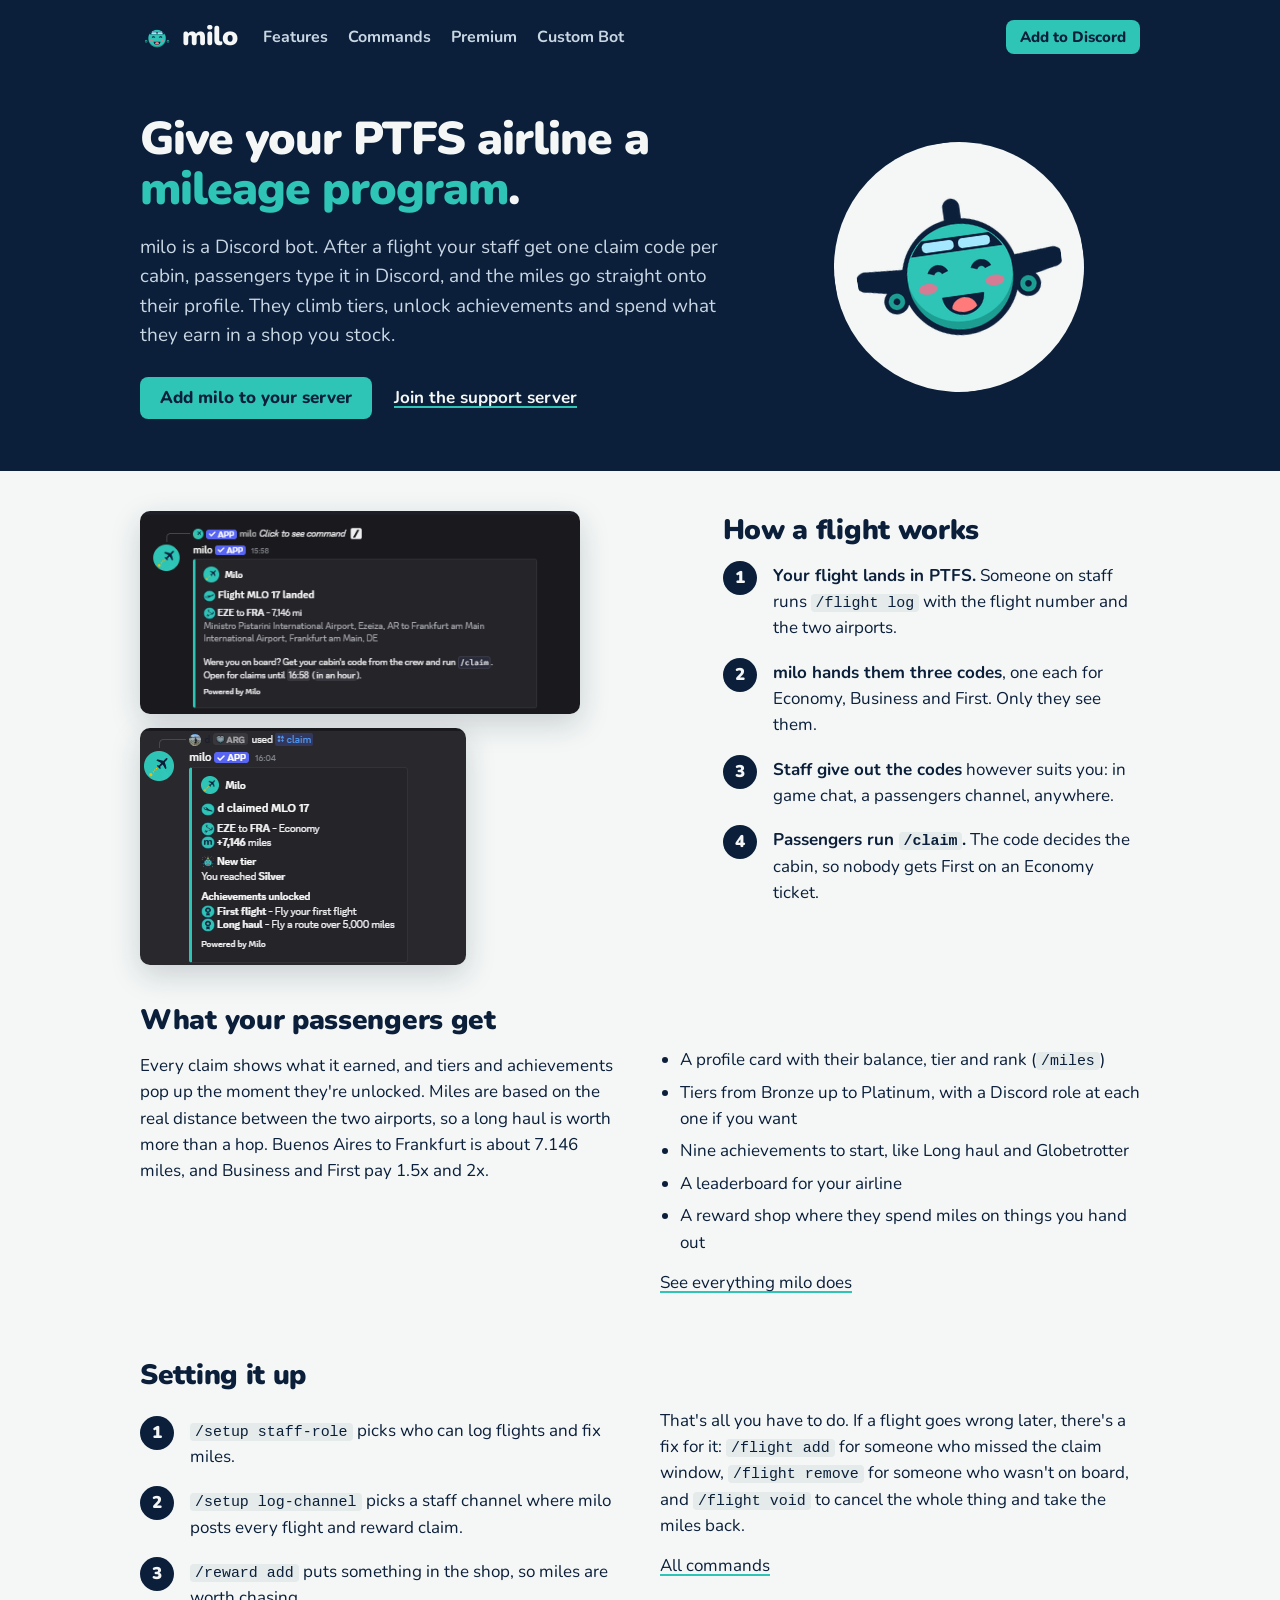
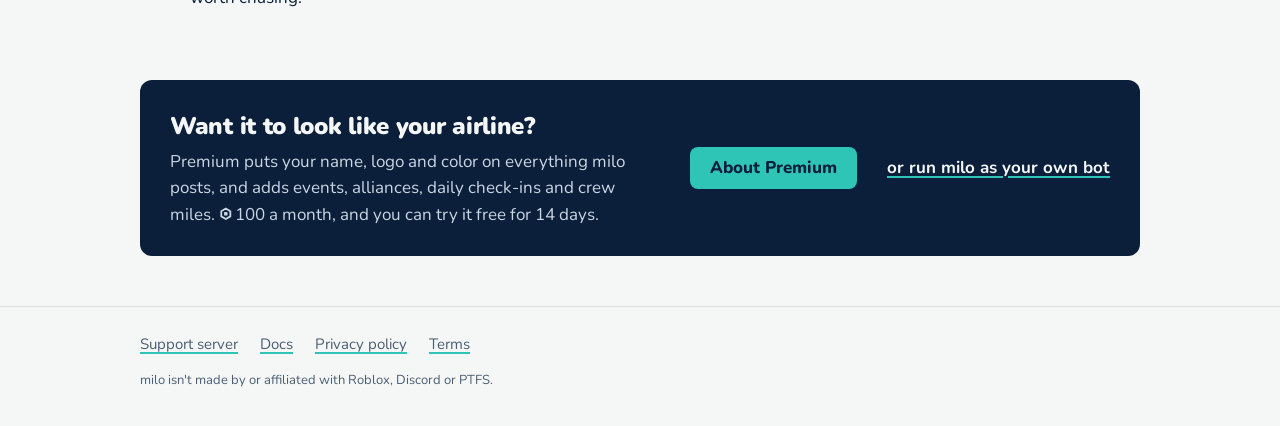
==== commit 17e0665c: "Show prices with the Robux icon instead of "R$" Inline SVG icon in the page text color on Home, Prem" ====
--- a/index.html
+++ b/index.html
@@ -99,6 +99,7 @@
   .hero .mascot { display: none; }
   .top .btn { display: none; }
 }
+.rbx { display: inline-block; width: .8em; height: .8em; vertical-align: -.07em; margin-right: .12em; }
 </style>
 </head>
 <body>
@@ -191,7 +192,7 @@
     <div class="callout">
       <div class="grow">
         <h2>Want it to look like your airline?</h2>
-        <p>Premium puts your name, logo and color on everything milo posts, and adds events, alliances, daily check-ins and crew miles. R$ 100 a month, and you can try it free for 14 days.</p>
+        <p>Premium puts your name, logo and color on everything milo posts, and adds events, alliances, daily check-ins and crew miles. <svg class="rbx" viewBox="0 0 24 24" role="img" aria-label="Robux"><polygon points="12,2.8 20,7.4 20,16.6 12,21.2 4,16.6 4,7.4" fill="none" stroke="currentColor" stroke-width="3.2" stroke-linejoin="round"></polygon><rect x="9" y="9" width="6" height="6" rx="1" fill="currentColor"></rect></svg>100 a month, and you can try it free for 14 days.</p>
       </div>
       <a class="btn" href="/premium/">About Premium</a>
       <a class="plain" href="/custom-bot/">or run milo as your own bot</a>
